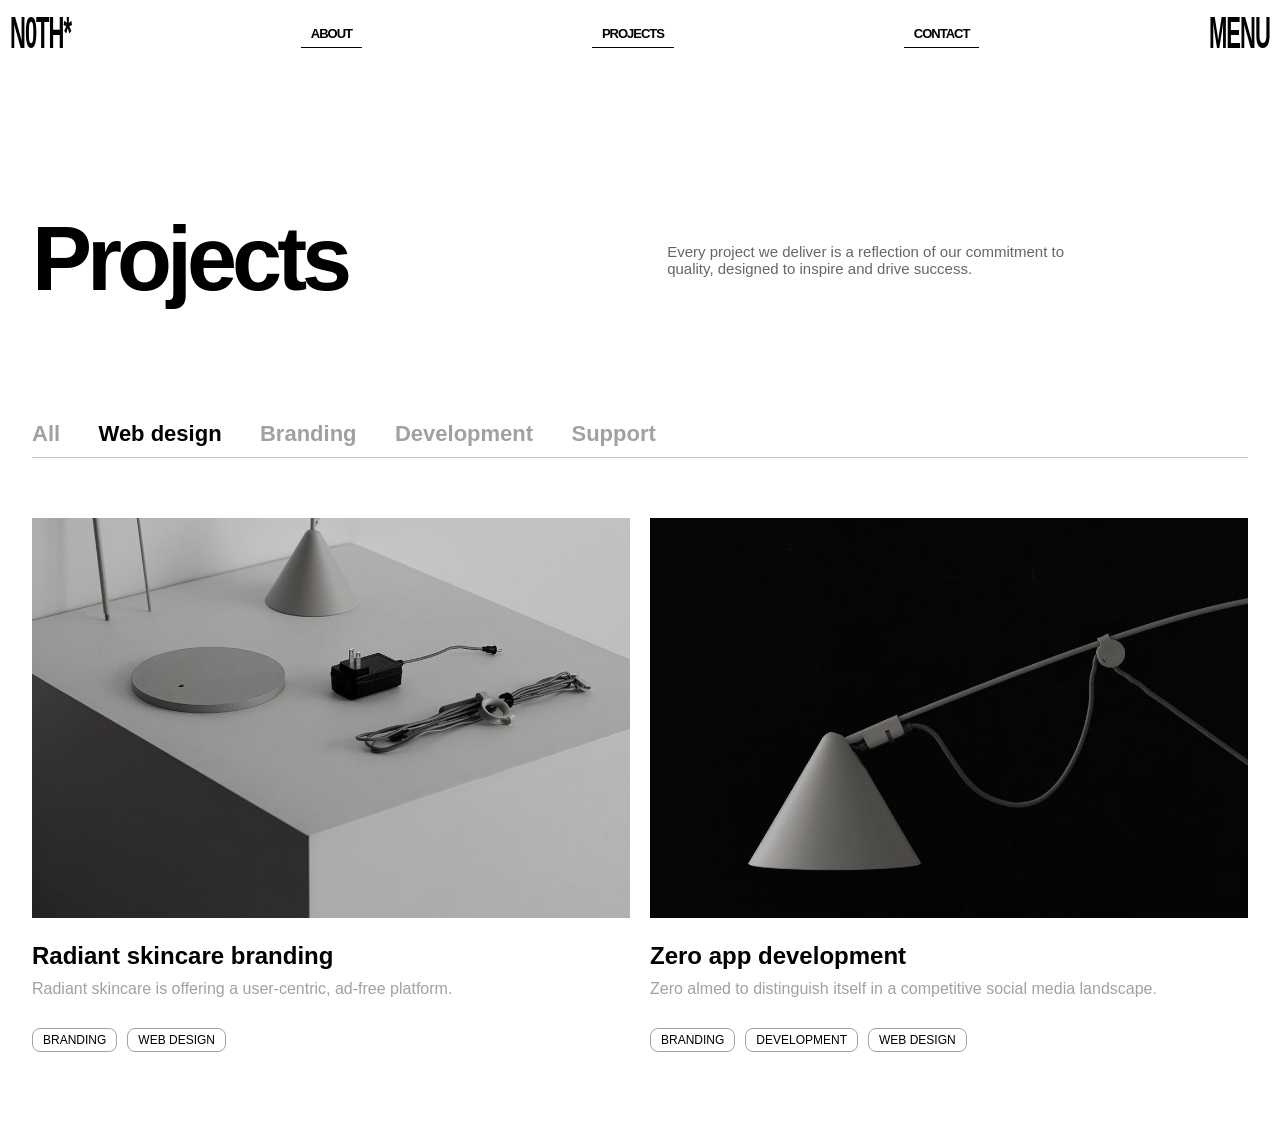
==== about.html @ 76dcf7c5 "mengatur jarak setiap kode" ====
<!doctype html>
<html lang="en">
  <head>
    <meta charset="UTF-8" />
    <meta name="viewport" content="width=device-width, initial-scale=1.0" />
    <title>Projects</title>
    <link rel="stylesheet" href="styles/main.css" />
    <link rel="shortcut icon" href="img/YO!.jpeg" type="image/x-icon" />
  </head>
  <body>
    <nav>
      <a href="#" class="bold">N0TH*</a>
      <a href="#" class="semi-bold">ABOUT</a>
      <a href="#" class="semi-bold">PROJECTS</a>
      <a href="#" class="semi-bold">CONTACT</a>
      <a href="#" class="bold">MENU</a>
    </nav>
    <main>
      <section class="hero">
        <h1>Projects</h1>
        <p>
          Every project we deliver is a reflection of our commitment to quality,
          designed to inspire and drive success.
        </p>
      </section>
      <section class="another-nav" id="target">
        <a href="index.html#target">All</a>
        <a href="#" class="active">Web design</a>
        <a href="branding.html#target">Branding</a>
        <a href="development.html#target">Development</a>
        <a href="support.html#target">Support</a>
      </section>
      <section class="card-wrapper">
        <div class="card">
          <img src="img/cosmos_1547213098 (2).jpeg" alt="" />
          <div class="desc">
            <h2>Radiant skincare branding</h2>
            <p>
              Radiant skincare is offering a user-centric, ad-free platform.
            </p>
            <div class="theme">
              <a href="#">BRANDING</a>
              <a href="#">WEB DESIGN</a>
            </div>
          </div>
        </div>
        <div class="card">
          <img src="img/cosmos_1547213098 (1).jpeg" alt="" />
          <div class="desc">
            <h2>Zero app development</h2>
            <p>
              Zero almed to distinguish itself in a competitive social media
              landscape.
            </p>
            <div class="theme">
              <a href="#">BRANDING</a>
              <a href="#">DEVELOPMENT</a>
              <a href="#">WEB DESIGN</a>
            </div>
          </div>
        </div>
      </section>
    </main>
  </body>
</html>
---- styles/main.css ----
@font-face {
  font-family: "AlteHaasGrotesk";
  src: url("fonts/AlteHaasGroteskRegular.ttf") format("truetype");
  font-weight: normal;
  font-style: normal;
}
@font-face {
  font-family: "AlteHaasGrotesk";
  src: url("fonts/AlteHaasGroteskRegular.ttf") format("truetype");
  font-weight: bold;
  font-style: normal;
}
* {
  margin: 0;
  padding: 0;
  box-sizing: border-box;
}
html,
body {
  scroll-behavior: smooth;
  font-family: "AlteHaasGrotesk", sans-serif;
  font-weight: normal;
}
nav {
  display: flex;
  justify-content: space-between;
  margin: 10px;
  align-items: center;
}
nav a {
  font-size: 13px;
  font-weight: 600;
  text-decoration: none;
  color: #000;
  margin: 10px 0 0 0;
  letter-spacing: -1px;
  cursor: pointer;
}
nav #mark-nav {
  border-bottom: 2px solid #000;
}
nav .semi-bold {
  padding: 6px 10px;
  transition: all 0.1s;
  border-bottom: 1px solid #000;
}
nav .semi-bold:hover {
  border-bottom: 2px solid #000;
}
nav .bold {
  font-weight: 800;
  font-size: 22px;
  transform: scaleY(2);
}

main {
  width: 95%;
  margin: 0 auto 60px;
}
main .hero {
  display: flex;
  margin: 160px auto 90px;
  gap: 25vw;
  flex-wrap: wrap;
  align-items: center;
}
main .hero h1 {
  font-size: 90px;
  font-weight: 700;
  letter-spacing: -5px;
}
main .hero p {
  font-size: 15px;
  color: #666;
  max-width: 400px;
  vertical-align: bottom;
}

main .another-nav {
  display: flex;
  gap: 3vw;
  padding: 20px 0 10px 0;
  border-bottom: 1.5px solid #c6c6c6;
  margin-bottom: 60px;
}
main .another-nav a {
  font-size: 22px;
  text-decoration: none;
  color: #a2a1a1;
  font-weight: 600;
  transition: all 0.1s;
}
main .another-nav a:hover {
  color: #000;
}
main .another-nav .active {
  color: #000;
}

main .card-wrapper {
  display: flex;
  gap: 20px;
  flex-wrap: wrap;
}
main .card {
  flex: 1 1 calc(50% - 20px);
}
main .card img {
  width: 100%;
  height: 400px;
  object-fit: cover;
}
main .card .desc {
  padding: 20px 0;
}
main .card .desc p {
  color: #a2a1a1;
  margin: 10px 0;
}
main .card .desc .theme {
  display: flex;
  gap: 10px;
}
main .card .desc .theme a {
  margin-top: 20px;
  font-size: 12px;
  text-decoration: none;
  padding: 4px 10px;
  color: #000;
  border: 1.5px solid #a2a1a1;
  border-radius: 8px;
  transition: all 0.1s;
}
main .card .desc .theme a:hover {
  background-color: #000;
  color: #fff;
  border: 1.5px solid #000;
}

@media (max-width: 768px) {
  html,
  body {
    overflow-x: hidden;
  }
  nav .semi-bold {
    display: none;
  }
  nav .bold {
    transform: scaleY(1.2);
  }

  main .hero {
    gap: 2vh;
    margin: 100px auto 60px;
  }
  main .hero h1 {
    font-size: 60px;
  }

  main .another-nav {
    margin-top: 40px;
    flex-wrap: wrap;
  }
  main .another-nav a {
    font-size: 16px;
  }

  main .card {
    flex: 1 1 100%;
  }
}
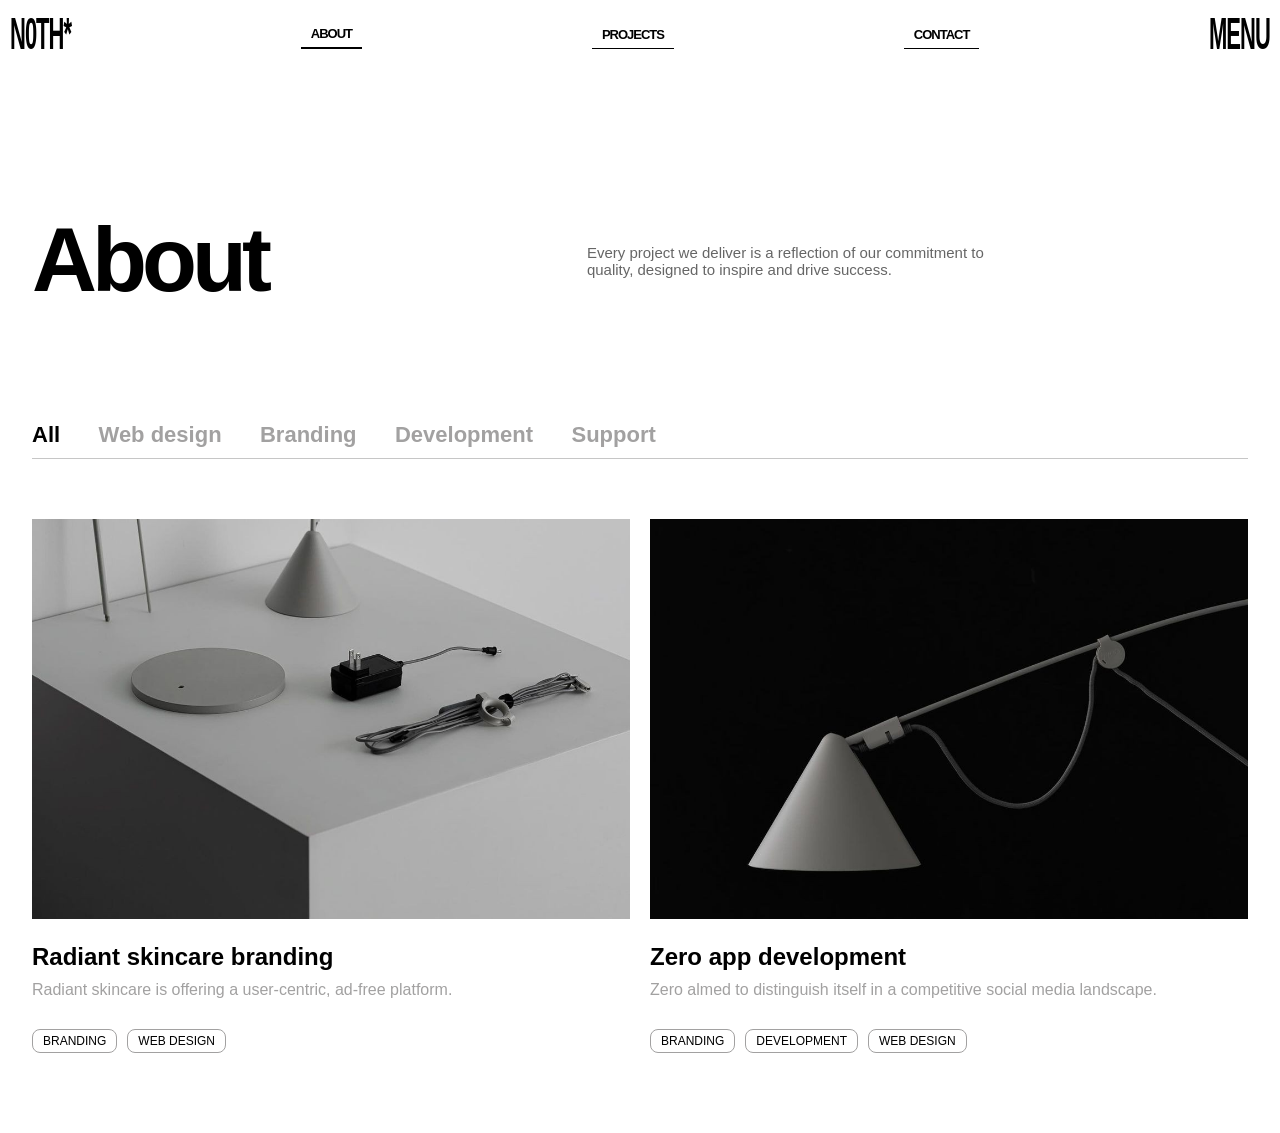
==== commit e9af20e4: "connect about & contact page" ====
--- a/about.html
+++ b/about.html
@@ -3,29 +3,29 @@
   <head>
     <meta charset="UTF-8" />
     <meta name="viewport" content="width=device-width, initial-scale=1.0" />
-    <title>Projects</title>
+    <title>About</title>
     <link rel="stylesheet" href="styles/main.css" />
     <link rel="shortcut icon" href="img/YO!.jpeg" type="image/x-icon" />
   </head>
   <body>
     <nav>
       <a href="#" class="bold">N0TH*</a>
-      <a href="#" class="semi-bold">ABOUT</a>
-      <a href="#" class="semi-bold">PROJECTS</a>
-      <a href="#" class="semi-bold">CONTACT</a>
+      <a href="#" class="semi-bold" id="mark-nav">ABOUT</a>
+      <a href="index.html" class="semi-bold">PROJECTS</a>
+      <a href="contact.html" class="semi-bold">CONTACT</a>
       <a href="#" class="bold">MENU</a>
     </nav>
     <main>
       <section class="hero">
-        <h1>Projects</h1>
+        <h1>About</h1>
         <p>
           Every project we deliver is a reflection of our commitment to quality,
           designed to inspire and drive success.
         </p>
       </section>
       <section class="another-nav" id="target">
-        <a href="index.html#target">All</a>
-        <a href="#" class="active">Web design</a>
+        <a href="index.html#target" class="active">All</a>
+        <a href="web-design.html#target">Web design</a>
         <a href="branding.html#target">Branding</a>
         <a href="development.html#target">Development</a>
         <a href="support.html#target">Support</a>
